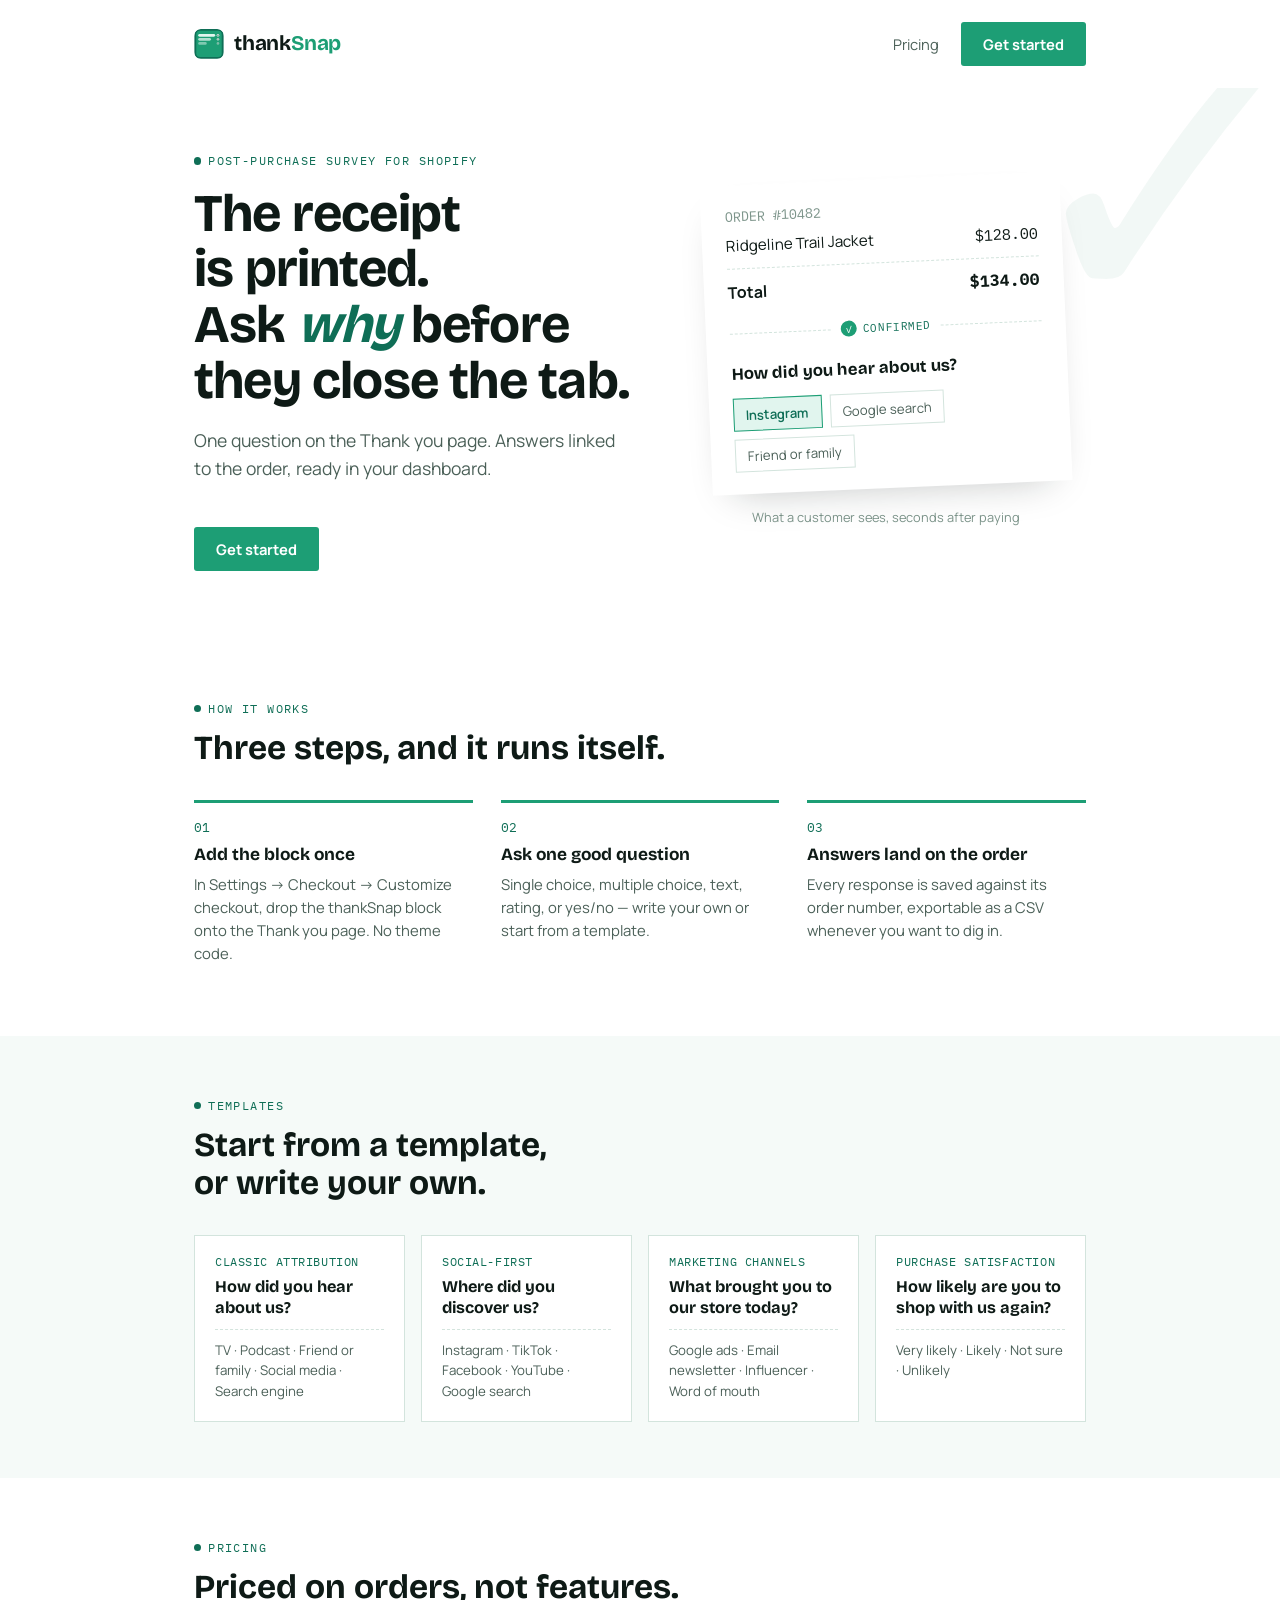
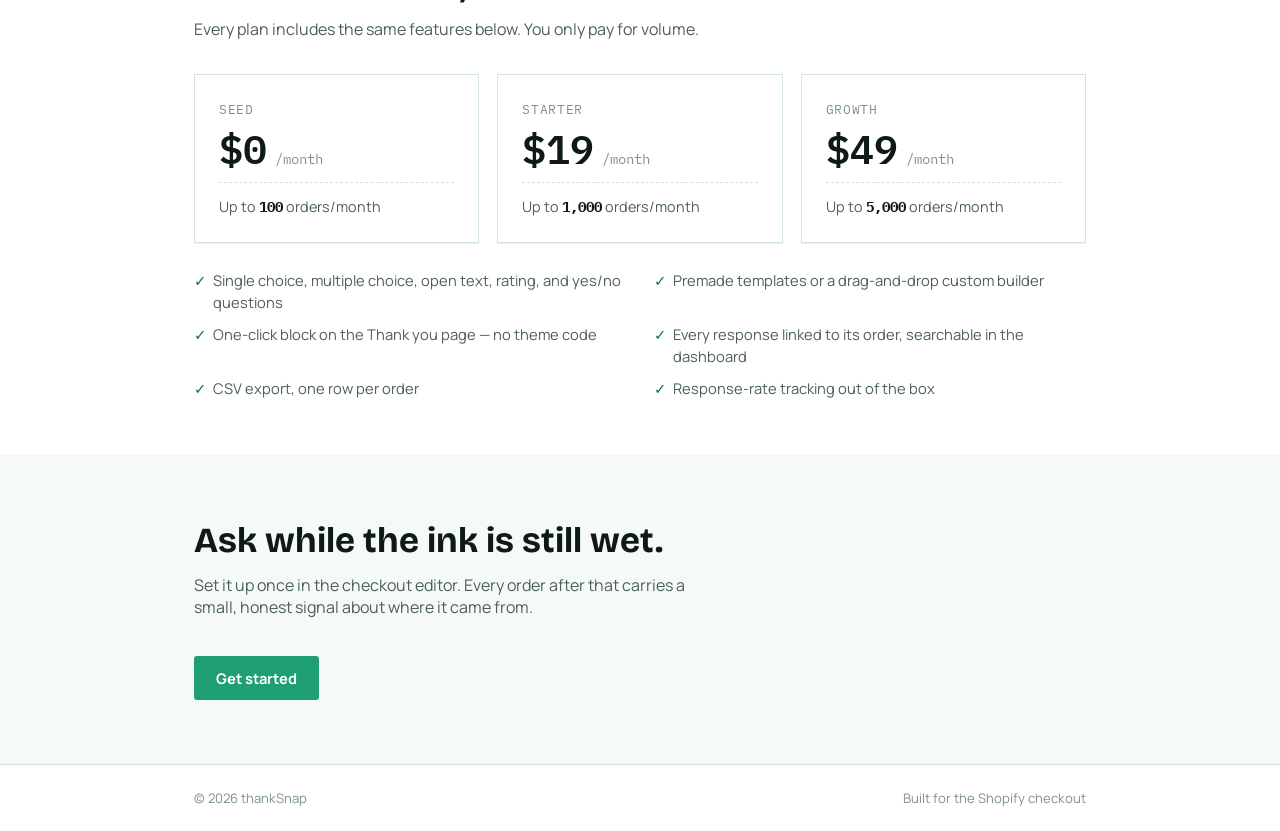
==== index.html @ cbcd2451 "marketing website" ====
<!doctype html>
<html lang="en">
<head>
<meta charset="UTF-8">
<meta name="viewport" content="width=device-width, initial-scale=1">
<title>thankSnap — Post-purchase survey for Shopify</title>
<meta name="description" content="Ask one question on the Shopify Thank you page. Answers linked to the order, ready in your dashboard.">
<link rel="preconnect" href="https://fonts.googleapis.com">
<link rel="preconnect" href="https://fonts.gstatic.com" crossorigin>
<link rel="stylesheet" href="https://fonts.googleapis.com/css2?family=Bricolage+Grotesque:ital,opsz,wght@0,12..96,200..800;1,12..96,200..800&family=Manrope:wght@400;500;600;700;800&family=IBM+Plex+Mono:wght@400;500;600&display=swap">
<style>
  :root {
    --paper: #FFFFFF;
    --paper-sunk: #F5FAF8;
    --ink: #0E1A16;
    --ink-soft: #4B6058;
    --ink-faint: #7C948A;
    --line: #D3E4DD;
    --accent: #1D9E75;
    --accent-deep: #0F6E56;
    --mint: #E1F5EE;

    --watermark: rgba(15,110,86,0.05);
    --shadow: 0 18px 40px -22px rgba(14,26,22,0.28);
    --shadow-sm: 0 1px 0 rgba(14,26,22,0.06);

    /* Fixed (never flips with theme) - the receipt is a photographed white
       paper artifact, not a themed UI surface, so its own ink/accent/line
       colors stay put regardless of the viewer's light/dark preference. */
    --receipt-ink: #0E1A16;
    --receipt-ink-soft: #4B6058;
    --receipt-ink-faint: #7C948A;
    --receipt-line: #D3E4DD;
    --receipt-accent: #1D9E75;
    --receipt-accent-deep: #0F6E56;
    --receipt-mint: #E1F5EE;
  }

  @media (prefers-color-scheme: dark) {
    :root:not([data-theme="light"]) {
      --paper: #0B1512;
      --paper-sunk: #101E19;
      --ink: #EAF6F1;
      --ink-soft: #A9C4BA;
      --ink-faint: #6E8A80;
      --line: #23362E;
      --accent: #34C795;
      --accent-deep: #8FE9C4;
      --mint: #123B30;

      --watermark: rgba(52,199,149,0.07);
      --shadow: 0 18px 40px -18px rgba(0,0,0,0.6);
      --shadow-sm: 0 1px 0 rgba(0,0,0,0.5);
    }
  }
  :root[data-theme="dark"] {
    --paper: #0B1512;
    --paper-sunk: #101E19;
    --ink: #EAF6F1;
    --ink-soft: #A9C4BA;
    --ink-faint: #6E8A80;
    --line: #23362E;
    --accent: #34C795;
    --accent-deep: #8FE9C4;
    --mint: #123B30;

    --watermark: rgba(52,199,149,0.07);
    --shadow: 0 18px 40px -18px rgba(0,0,0,0.6);
    --shadow-sm: 0 1px 0 rgba(0,0,0,0.5);
  }

  * { box-sizing: border-box; }
  body {
    background: var(--paper);
    color: var(--ink);
    font-family: "Manrope", system-ui, sans-serif;
    margin: 0;
  }
  a { color: inherit; }
  a:focus-visible, button:focus-visible { outline: 2px solid var(--accent); outline-offset: 3px; }
  h1, h2, h3 { font-family: "Bricolage Grotesque", system-ui, sans-serif; text-wrap: balance; margin: 0; font-weight: 700; }
  .label {
    font-family: "IBM Plex Mono", monospace;
    font-size: 0.74rem;
    letter-spacing: 0.12em;
    text-transform: uppercase;
    color: var(--accent-deep);
    display: inline-flex;
    align-items: center;
    gap: 0.6em;
  }
  .label::before { content: ""; width: 0.6em; height: 0.6em; border-radius: 50%; background: currentColor; }
  .num { font-family: "IBM Plex Mono", monospace; font-variant-numeric: tabular-nums; }

  .wrap { max-width: 1020px; margin: 0 auto; padding-inline: max(16px, 5vw); }
  section { padding-block: 56px; }
  section.sunk { background: var(--paper-sunk); }
  .section-head { max-width: 58ch; }
  .section-head h2 { margin-top: 12px; font-size: clamp(1.6rem, 2.8vw, 2.1rem); line-height: 1.15; }
  .section-head p { margin-top: 10px; color: var(--ink-soft); line-height: 1.55; }

  /* ---------- Nav ---------- */
  .nav { padding-block: 22px; }
  .nav .wrap { display: flex; align-items: center; justify-content: space-between; gap: 16px; flex-wrap: wrap; }
  .brand-lockup { display: inline-flex; align-items: center; gap: 10px; text-decoration: none; color: var(--ink); }
  .logo-mark { width: 30px; height: 30px; border-radius: 7px; display: block; }
  .brand { font-family: "Bricolage Grotesque", system-ui, sans-serif; font-weight: 700; font-size: 1.3rem; letter-spacing: -0.01em; }
  .brand .accent { color: var(--accent); }
  .btn {
    font-family: "Manrope", sans-serif;
    font-weight: 700;
    font-size: 0.92rem;
    border: none;
    cursor: pointer;
    text-decoration: none;
    display: inline-flex;
    align-items: center;
    padding: 0.8em 1.5em;
    border-radius: 3px;
  }
  .btn-primary { background: var(--accent); color: #FFFFFF; }
  .btn-primary:hover { background: var(--accent-deep); }
  .btn-ghost { background: transparent; color: var(--ink-soft); font-size: 0.92rem; text-decoration: none; padding: 0.8em 0; }
  .btn-ghost:hover { color: var(--accent-deep); }

  /* ---------- Hero ---------- */
  .hero { padding-block: 60px 68px; position: relative; overflow: hidden; }
  .hero .wrap { display: grid; grid-template-columns: 1.05fr 0.95fr; gap: 52px; align-items: center; position: relative; z-index: 1; }
  .hero h1 {
    margin-top: 16px;
    font-size: clamp(2.2rem, 4.6vw, 3.3rem);
    line-height: 1.06;
    letter-spacing: -0.015em;
  }
  .hero h1 em { font-style: italic; color: var(--accent-deep); }
  .hero p.lede { margin-top: 18px; font-size: 1.1rem; line-height: 1.55; color: var(--ink-soft); max-width: 40ch; }
  .hero .btn-primary { margin-top: 28px; }

  .mark {
    position: absolute;
    right: -50px;
    top: -90px;
    font-family: "Bricolage Grotesque", system-ui, sans-serif;
    font-weight: 700;
    font-size: 24rem;
    line-height: 1;
    color: var(--watermark);
    user-select: none;
    z-index: 0;
  }

  /* ---- receipt card (fixed light palette, see --receipt-* tokens) ---- */
  .receipt {
    background: #FFFFFF;
    color: var(--receipt-ink);
    box-shadow: var(--shadow);
    max-width: 360px;
    margin-inline: auto;
    transform: rotate(-2.5deg);
    position: relative;
  }
  .receipt-top, .receipt-bottom { padding: 22px 24px; }
  .receipt-top .order-no { font-family: "IBM Plex Mono", monospace; font-size: 0.85rem; color: var(--receipt-ink-faint); }
  .receipt-top .order-line { display: flex; justify-content: space-between; margin-top: 10px; font-size: 0.95rem; }
  .receipt-total {
    margin-top: 12px; padding-top: 12px; border-top: 1px dashed var(--receipt-line);
    display: flex; justify-content: space-between; font-weight: 700;
  }
  .receipt-divider { display: flex; align-items: center; gap: 10px; padding: 0 24px; }
  .receipt-divider .rule { flex: 1; border-top: 1px dashed var(--receipt-line); }
  .confirmed {
    display: inline-flex; align-items: center; gap: 6px;
    font-family: "IBM Plex Mono", monospace; font-size: 0.7rem; letter-spacing: 0.05em; text-transform: uppercase;
    color: var(--receipt-accent-deep);
  }
  .confirmed .dot-mark {
    width: 16px; height: 16px; border-radius: 50%; background: var(--receipt-accent); color: #fff;
    display: inline-flex; align-items: center; justify-content: center; font-size: 0.62rem;
  }
  .receipt-bottom .ask { font-family: "Bricolage Grotesque", system-ui, sans-serif; font-weight: 700; font-size: 1.05rem; }
  .chip-row { margin-top: 14px; display: flex; flex-wrap: wrap; gap: 8px; }
  .chip { font-size: 0.82rem; padding: 0.5em 0.9em; border: 1px solid var(--receipt-line); color: var(--receipt-ink-soft); }
  .chip.picked { border-color: var(--receipt-accent); background: var(--receipt-mint); color: var(--receipt-accent-deep); font-weight: 600; }
  .receipt-caption { text-align: center; font-size: 0.8rem; color: var(--ink-faint); margin-top: 20px; }

  /* ---------- How it works ---------- */
  .steps { margin-top: 32px; display: grid; grid-template-columns: repeat(3, 1fr); gap: 28px; }
  .step { border-top: 3px solid var(--accent); padding-top: 16px; }
  .step .step-no { font-family: "IBM Plex Mono", monospace; font-size: 0.82rem; color: var(--accent-deep); }
  .step h3 { font-size: 1.08rem; margin-top: 8px; }
  .step p { margin-top: 8px; font-size: 0.93rem; color: var(--ink-soft); line-height: 1.55; }

  /* ---------- Templates ---------- */
  .stub-row { margin-top: 32px; display: grid; grid-template-columns: repeat(4, 1fr); gap: 16px; }
  .stub { background: var(--paper); border: 1px solid var(--line); padding: 18px 20px 20px; }
  .stub .stub-name {
    font-family: "IBM Plex Mono", monospace; font-size: 0.72rem; letter-spacing: 0.05em;
    text-transform: uppercase; color: var(--accent-deep);
  }
  .stub .stub-q { margin-top: 8px; font-family: "Bricolage Grotesque", system-ui, sans-serif; font-weight: 700; font-size: 1.02rem; line-height: 1.28; }
  .stub .stub-opts {
    margin-top: 10px; padding-top: 10px; border-top: 1px dashed var(--line);
    font-size: 0.83rem; color: var(--ink-soft); line-height: 1.55;
  }

  /* ---------- Pricing ---------- */
  .price-row { margin-top: 32px; display: grid; grid-template-columns: repeat(auto-fit, minmax(220px, 1fr)); gap: 18px; }
  .price-card { background: var(--paper); border: 1px solid var(--line); box-shadow: var(--shadow-sm); padding: 26px 24px; }
  .price-card .tier-name { font-family: "IBM Plex Mono", monospace; font-size: 0.8rem; letter-spacing: 0.05em; text-transform: uppercase; color: var(--ink-faint); }
  .price-card .tier-price { margin-top: 10px; font-family: "IBM Plex Mono", monospace; font-variant-numeric: tabular-nums; font-size: 2.5rem; font-weight: 600; line-height: 1; }
  .price-card .tier-price .per { font-size: 0.9rem; font-weight: 400; color: var(--ink-faint); }
  .price-card .tier-cap { margin-top: 14px; padding-top: 14px; border-top: 1px dashed var(--line); font-size: 0.9rem; color: var(--ink-soft); }
  .price-card .tier-cap b { color: var(--ink); font-family: "IBM Plex Mono", monospace; }

  .feature-list { margin: 26px 0 0; padding: 0; display: grid; grid-template-columns: repeat(2, 1fr); gap: 10px 28px; }
  .feature-list li {
    list-style: none; font-size: 0.92rem; color: var(--ink-soft);
    padding-left: 1.3em; position: relative; line-height: 1.5;
  }
  .feature-list li::before { content: "\2713"; position: absolute; left: 0; color: var(--accent-deep); font-weight: 700; }

  /* ---------- Closing ---------- */
  .closer { text-align: left; padding-block: 64px; }
  .closer h2 { font-size: clamp(1.7rem, 3.2vw, 2.2rem); }
  .closer p { margin-top: 12px; color: var(--ink-soft); max-width: 50ch; }
  .closer .btn-primary { margin-top: 22px; }

  footer { border-top: 1px solid var(--line); padding-block: 24px; }
  footer .wrap { display: flex; justify-content: space-between; flex-wrap: wrap; gap: 10px; font-size: 0.82rem; color: var(--ink-faint); }

  @media (max-width: 900px) {
    .stub-row { grid-template-columns: repeat(2, 1fr); }
  }
  @media (max-width: 760px) {
    .hero .wrap { grid-template-columns: 1fr; }
    .steps { grid-template-columns: 1fr; }
    .stub-row { grid-template-columns: 1fr; }
    .feature-list { grid-template-columns: 1fr; }
    .mark { display: none; }
  }
</style>
</head>
<body>

<nav class="nav">
  <div class="wrap">
    <a class="brand-lockup" href="#">
      <svg class="logo-mark" viewBox="0 0 1573 1608" role="img" aria-label="thankSnap">
        <rect x="104" y="100" width="1365" height="1400" rx="200" stroke="#0F6E56" stroke-width="200" stroke-linejoin="round"/>
        <rect x="104" y="100" width="1365" height="1400" rx="200" fill="#1D9E75"/>
        <rect x="208.65" y="263.33" width="910" height="145.83" rx="72.92" fill="#E1F5EE"/>
        <rect opacity="0.5" x="208.65" y="702" width="455" height="145.83" rx="72.92" fill="#E1F5EE"/>
        <rect opacity="0.75" x="208.65" y="482.67" width="682.5" height="145.83" rx="72.92" fill="#E1F5EE"/>
        <ellipse cx="1267.09" cy="336.25" rx="71.09" ry="72.92" fill="#D9D9D9"/>
        <ellipse opacity="0.5" cx="1267.09" cy="774.92" rx="71.09" ry="72.92" fill="#D9D9D9"/>
        <ellipse opacity="0.75" cx="1267.09" cy="555.58" rx="71.09" ry="72.92" fill="#D9D9D9"/>
        <ellipse cx="1267.66" cy="335.67" rx="28.44" ry="29.17" fill="#0F6E56"/>
      </svg>
      <span class="brand">thank<span class="accent">Snap</span></span>
    </a>
    <div style="display:flex; align-items:center; gap:22px;">
      <a class="btn-ghost" href="#pricing">Pricing</a>
      <a class="btn btn-primary" href="https://app.thanksnap.com">Get started</a>
    </div>
  </div>
</nav>

<header class="hero">
  <span class="mark" aria-hidden="true">&#10003;</span>
  <div class="wrap">
    <div>
      <span class="label">Post-purchase survey for Shopify</span>
      <h1>The receipt is printed.<br>Ask <em>why</em> before they close the tab.</h1>
      <p class="lede">One question on the Thank you page. Answers linked to the order, ready in your dashboard.</p>
      <a class="btn btn-primary" href="https://app.thanksnap.com">Get started</a>
    </div>

    <div>
      <div class="receipt" aria-hidden="true">
        <div class="receipt-top">
          <div class="order-no">ORDER #10482</div>
          <div class="order-line"><span>Ridgeline Trail Jacket</span><span class="num">$128.00</span></div>
          <div class="receipt-total"><span>Total</span><span class="num">$134.00</span></div>
        </div>
        <div class="receipt-divider">
          <span class="rule"></span>
          <span class="confirmed"><span class="dot-mark">&#10003;</span> Confirmed</span>
          <span class="rule"></span>
        </div>
        <div class="receipt-bottom">
          <div class="ask">How did you hear about us?</div>
          <div class="chip-row">
            <span class="chip picked">Instagram</span>
            <span class="chip">Google search</span>
            <span class="chip">Friend or family</span>
          </div>
        </div>
      </div>
      <p class="receipt-caption">What a customer sees, seconds after paying</p>
    </div>
  </div>
</header>

<section id="how-it-works">
  <div class="wrap">
    <div class="section-head">
      <span class="label">How it works</span>
      <h2>Three steps, and it runs itself.</h2>
    </div>
    <div class="steps">
      <div class="step">
        <div class="step-no">01</div>
        <h3>Add the block once</h3>
        <p>In Settings &rarr; Checkout &rarr; Customize checkout, drop the thankSnap block onto the Thank you page. No theme code.</p>
      </div>
      <div class="step">
        <div class="step-no">02</div>
        <h3>Ask one good question</h3>
        <p>Single choice, multiple choice, text, rating, or yes/no &mdash; write your own or start from a template.</p>
      </div>
      <div class="step">
        <div class="step-no">03</div>
        <h3>Answers land on the order</h3>
        <p>Every response is saved against its order number, exportable as a CSV whenever you want to dig in.</p>
      </div>
    </div>
  </div>
</section>

<section class="sunk" id="templates">
  <div class="wrap">
    <div class="section-head">
      <span class="label">Templates</span>
      <h2>Start from a template, or write your own.</h2>
    </div>
    <div class="stub-row">
      <div class="stub">
        <div class="stub-name">Classic attribution</div>
        <div class="stub-q">How did you hear about us?</div>
        <div class="stub-opts">TV &middot; Podcast &middot; Friend or family &middot; Social media &middot; Search engine</div>
      </div>
      <div class="stub">
        <div class="stub-name">Social-first</div>
        <div class="stub-q">Where did you discover us?</div>
        <div class="stub-opts">Instagram &middot; TikTok &middot; Facebook &middot; YouTube &middot; Google search</div>
      </div>
      <div class="stub">
        <div class="stub-name">Marketing channels</div>
        <div class="stub-q">What brought you to our store today?</div>
        <div class="stub-opts">Google ads &middot; Email newsletter &middot; Influencer &middot; Word of mouth</div>
      </div>
      <div class="stub">
        <div class="stub-name">Purchase satisfaction</div>
        <div class="stub-q">How likely are you to shop with us again?</div>
        <div class="stub-opts">Very likely &middot; Likely &middot; Not sure &middot; Unlikely</div>
      </div>
    </div>
  </div>
</section>

<section id="pricing">
  <div class="wrap">
    <div class="section-head">
      <span class="label">Pricing</span>
      <h2>Priced on orders, not features.</h2>
      <p>Every plan includes the same features below. You only pay for volume.</p>
    </div>
    <div class="price-row">
      <div class="price-card">
        <div class="tier-name">Seed</div>
        <div class="tier-price num">$0<span class="per"> /month</span></div>
        <div class="tier-cap">Up to <b>100</b> orders/month</div>
      </div>
      <div class="price-card">
        <div class="tier-name">Starter</div>
        <div class="tier-price num">$19<span class="per"> /month</span></div>
        <div class="tier-cap">Up to <b>1,000</b> orders/month</div>
      </div>
      <div class="price-card">
        <div class="tier-name">Growth</div>
        <div class="tier-price num">$49<span class="per"> /month</span></div>
        <div class="tier-cap">Up to <b>5,000</b> orders/month</div>
      </div>
    </div>
    <ul class="feature-list">
      <li>Single choice, multiple choice, open text, rating, and yes/no questions</li>
      <li>Premade templates or a drag-and-drop custom builder</li>
      <li>One-click block on the Thank you page &mdash; no theme code</li>
      <li>Every response linked to its order, searchable in the dashboard</li>
      <li>CSV export, one row per order</li>
      <li>Response-rate tracking out of the box</li>
    </ul>
  </div>
</section>

<section class="closer sunk">
  <div class="wrap">
    <h2>Ask while the ink is still wet.</h2>
    <p>Set it up once in the checkout editor. Every order after that carries a small, honest signal about where it came from.</p>
    <a class="btn btn-primary" href="https://app.thanksnap.com">Get started</a>
  </div>
</section>

<footer>
  <div class="wrap">
    <span>&copy; 2026 thankSnap</span>
    <span>Built for the Shopify checkout</span>
  </div>
</footer>

</body>
</html>
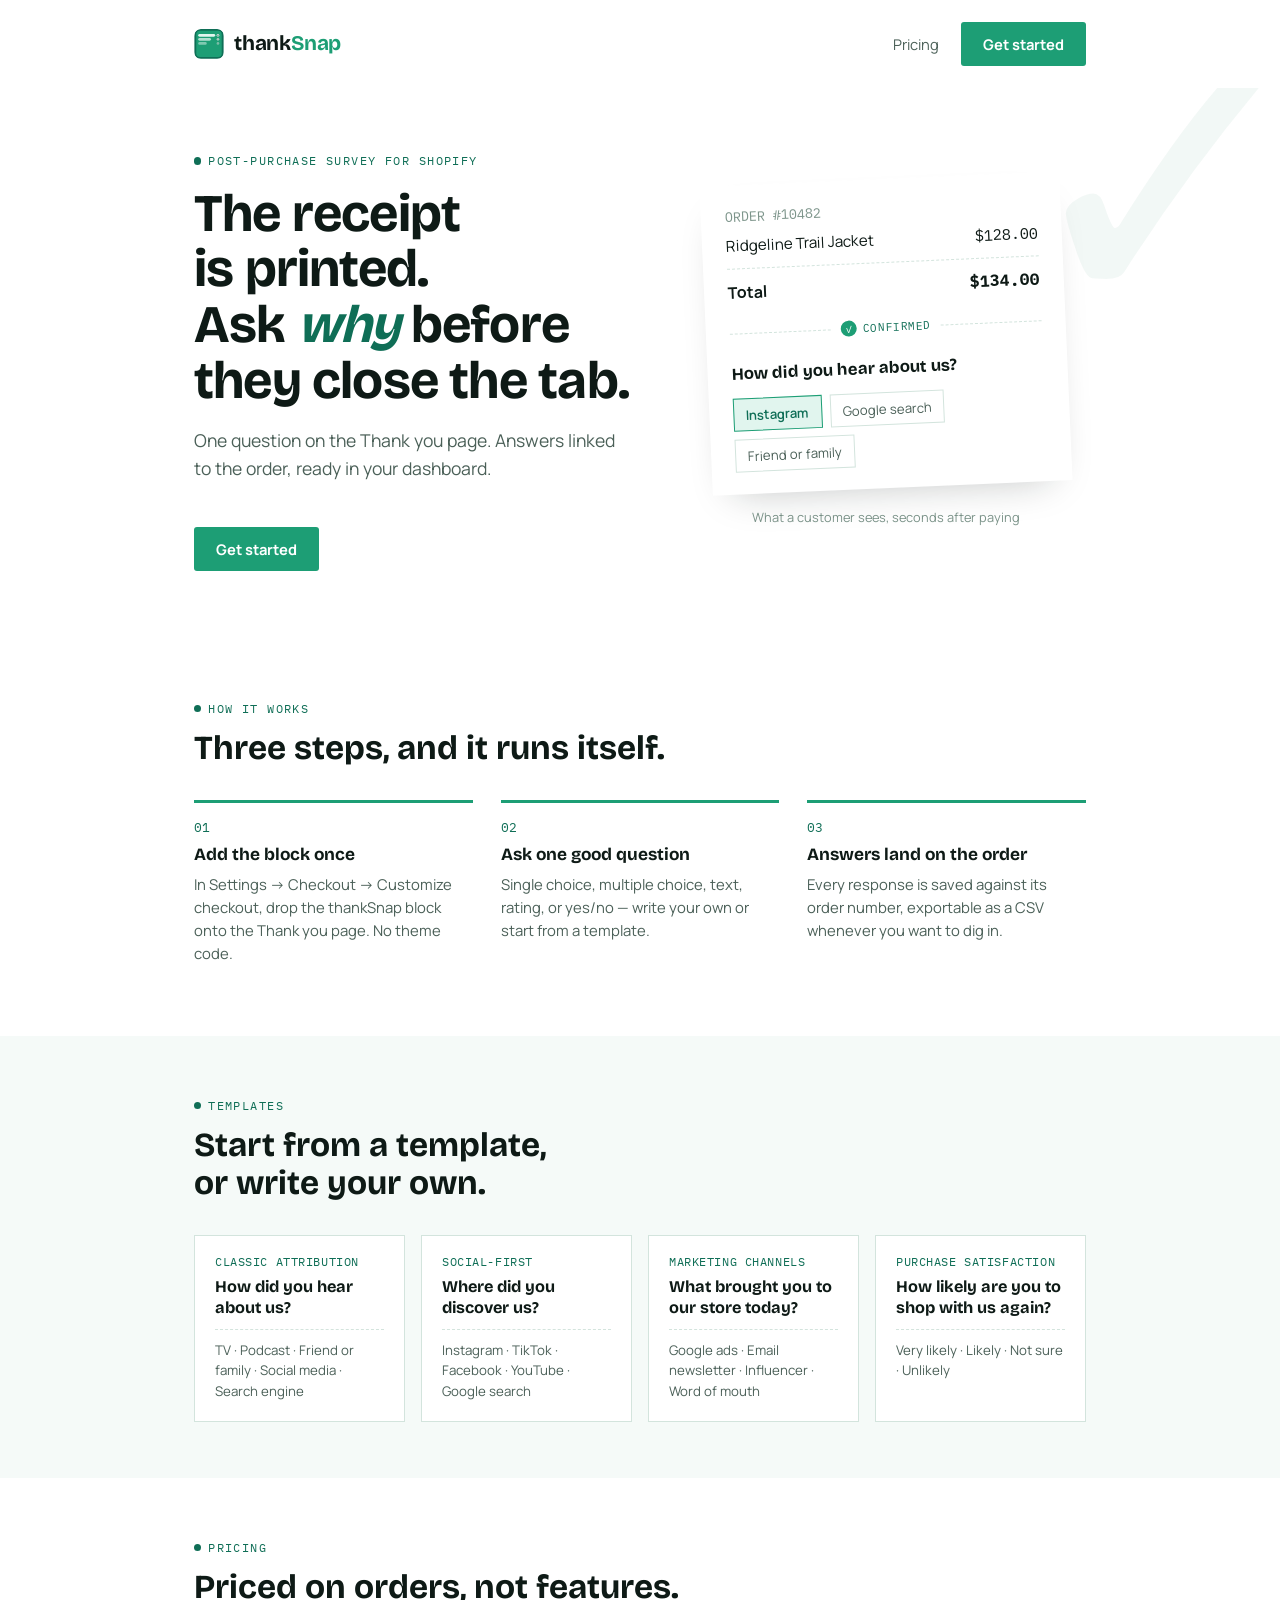
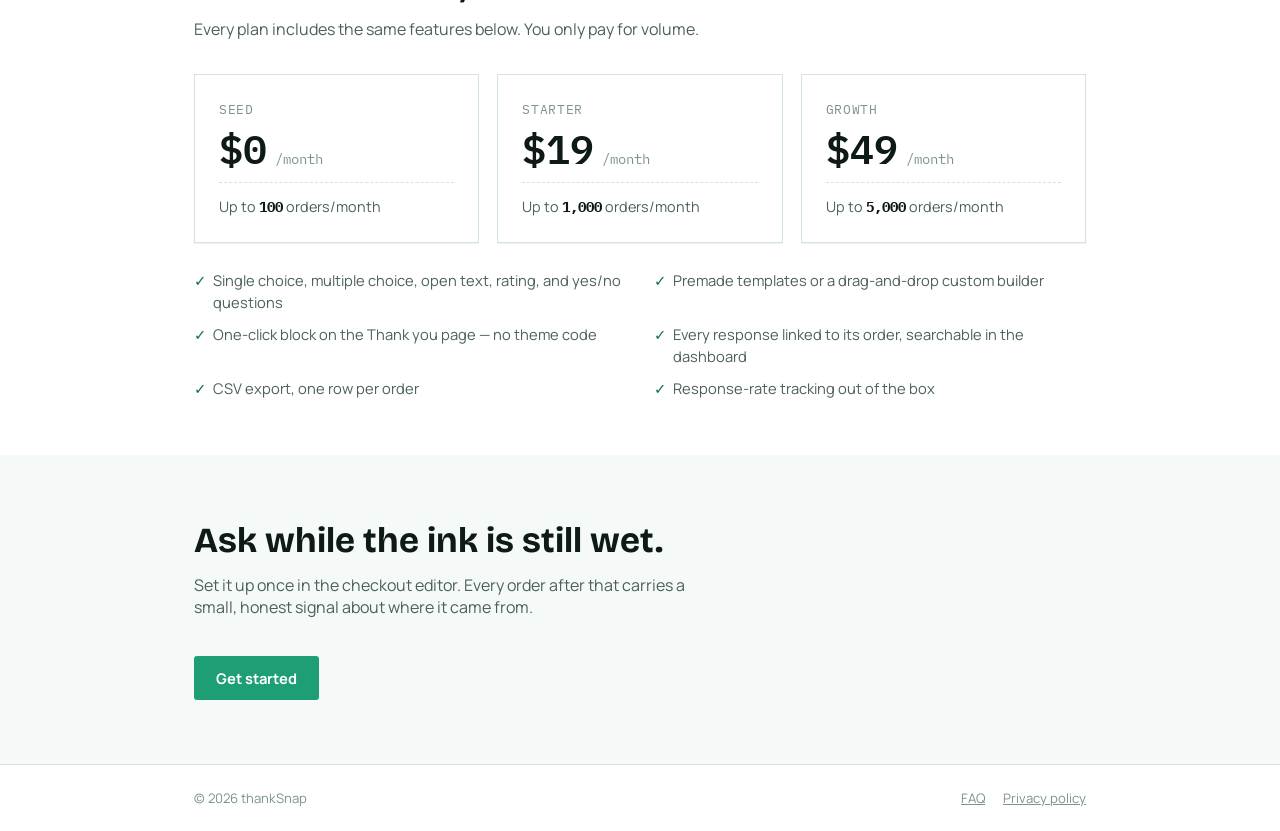
==== commit 994a1038: "Add privacy policy and FAQ pages, extract shared stylesheet - privacy.html and faq.html, grounded in" ====
--- a/index.html
+++ b/index.html
@@ -1,3 +1,15 @@
+<!--
+  thankSnap marketing site — https://thanksnap.com
+
+  Three pages, one shared stylesheet (styles.css) and nav/footer shell:
+    index.html   - this page, the pitch
+    privacy.html - privacy policy
+    faq.html     - frequently asked questions
+
+  No JavaScript anywhere on the site (see vercel.json's `script-src
+  'none'`) - nothing here needs it, including the FAQ accordion, which
+  uses native <details>/<summary> rather than a script.
+-->
 <!doctype html>
 <html lang="en">
 <head>
@@ -5,240 +17,13 @@
 <meta name="viewport" content="width=device-width, initial-scale=1">
 <title>thankSnap — Post-purchase survey for Shopify</title>
 <meta name="description" content="Ask one question on the Shopify Thank you page. Answers linked to the order, ready in your dashboard.">
+<link rel="icon" href="/favicon.svg" type="image/svg+xml">
 <link rel="preconnect" href="https://fonts.googleapis.com">
 <link rel="preconnect" href="https://fonts.gstatic.com" crossorigin>
+<!-- Bricolage Grotesque: headlines. Manrope: body/UI text. IBM Plex Mono:
+     order numbers, prices, percentages - anywhere digits should line up. -->
 <link rel="stylesheet" href="https://fonts.googleapis.com/css2?family=Bricolage+Grotesque:ital,opsz,wght@0,12..96,200..800;1,12..96,200..800&family=Manrope:wght@400;500;600;700;800&family=IBM+Plex+Mono:wght@400;500;600&display=swap">
-<style>
-  :root {
-    --paper: #FFFFFF;
-    --paper-sunk: #F5FAF8;
-    --ink: #0E1A16;
-    --ink-soft: #4B6058;
-    --ink-faint: #7C948A;
-    --line: #D3E4DD;
-    --accent: #1D9E75;
-    --accent-deep: #0F6E56;
-    --mint: #E1F5EE;
-
-    --watermark: rgba(15,110,86,0.05);
-    --shadow: 0 18px 40px -22px rgba(14,26,22,0.28);
-    --shadow-sm: 0 1px 0 rgba(14,26,22,0.06);
-
-    /* Fixed (never flips with theme) - the receipt is a photographed white
-       paper artifact, not a themed UI surface, so its own ink/accent/line
-       colors stay put regardless of the viewer's light/dark preference. */
-    --receipt-ink: #0E1A16;
-    --receipt-ink-soft: #4B6058;
-    --receipt-ink-faint: #7C948A;
-    --receipt-line: #D3E4DD;
-    --receipt-accent: #1D9E75;
-    --receipt-accent-deep: #0F6E56;
-    --receipt-mint: #E1F5EE;
-  }
-
-  @media (prefers-color-scheme: dark) {
-    :root:not([data-theme="light"]) {
-      --paper: #0B1512;
-      --paper-sunk: #101E19;
-      --ink: #EAF6F1;
-      --ink-soft: #A9C4BA;
-      --ink-faint: #6E8A80;
-      --line: #23362E;
-      --accent: #34C795;
-      --accent-deep: #8FE9C4;
-      --mint: #123B30;
-
-      --watermark: rgba(52,199,149,0.07);
-      --shadow: 0 18px 40px -18px rgba(0,0,0,0.6);
-      --shadow-sm: 0 1px 0 rgba(0,0,0,0.5);
-    }
-  }
-  :root[data-theme="dark"] {
-    --paper: #0B1512;
-    --paper-sunk: #101E19;
-    --ink: #EAF6F1;
-    --ink-soft: #A9C4BA;
-    --ink-faint: #6E8A80;
-    --line: #23362E;
-    --accent: #34C795;
-    --accent-deep: #8FE9C4;
-    --mint: #123B30;
-
-    --watermark: rgba(52,199,149,0.07);
-    --shadow: 0 18px 40px -18px rgba(0,0,0,0.6);
-    --shadow-sm: 0 1px 0 rgba(0,0,0,0.5);
-  }
-
-  * { box-sizing: border-box; }
-  body {
-    background: var(--paper);
-    color: var(--ink);
-    font-family: "Manrope", system-ui, sans-serif;
-    margin: 0;
-  }
-  a { color: inherit; }
-  a:focus-visible, button:focus-visible { outline: 2px solid var(--accent); outline-offset: 3px; }
-  h1, h2, h3 { font-family: "Bricolage Grotesque", system-ui, sans-serif; text-wrap: balance; margin: 0; font-weight: 700; }
-  .label {
-    font-family: "IBM Plex Mono", monospace;
-    font-size: 0.74rem;
-    letter-spacing: 0.12em;
-    text-transform: uppercase;
-    color: var(--accent-deep);
-    display: inline-flex;
-    align-items: center;
-    gap: 0.6em;
-  }
-  .label::before { content: ""; width: 0.6em; height: 0.6em; border-radius: 50%; background: currentColor; }
-  .num { font-family: "IBM Plex Mono", monospace; font-variant-numeric: tabular-nums; }
-
-  .wrap { max-width: 1020px; margin: 0 auto; padding-inline: max(16px, 5vw); }
-  section { padding-block: 56px; }
-  section.sunk { background: var(--paper-sunk); }
-  .section-head { max-width: 58ch; }
-  .section-head h2 { margin-top: 12px; font-size: clamp(1.6rem, 2.8vw, 2.1rem); line-height: 1.15; }
-  .section-head p { margin-top: 10px; color: var(--ink-soft); line-height: 1.55; }
-
-  /* ---------- Nav ---------- */
-  .nav { padding-block: 22px; }
-  .nav .wrap { display: flex; align-items: center; justify-content: space-between; gap: 16px; flex-wrap: wrap; }
-  .brand-lockup { display: inline-flex; align-items: center; gap: 10px; text-decoration: none; color: var(--ink); }
-  .logo-mark { width: 30px; height: 30px; border-radius: 7px; display: block; }
-  .brand { font-family: "Bricolage Grotesque", system-ui, sans-serif; font-weight: 700; font-size: 1.3rem; letter-spacing: -0.01em; }
-  .brand .accent { color: var(--accent); }
-  .btn {
-    font-family: "Manrope", sans-serif;
-    font-weight: 700;
-    font-size: 0.92rem;
-    border: none;
-    cursor: pointer;
-    text-decoration: none;
-    display: inline-flex;
-    align-items: center;
-    padding: 0.8em 1.5em;
-    border-radius: 3px;
-  }
-  .btn-primary { background: var(--accent); color: #FFFFFF; }
-  .btn-primary:hover { background: var(--accent-deep); }
-  .btn-ghost { background: transparent; color: var(--ink-soft); font-size: 0.92rem; text-decoration: none; padding: 0.8em 0; }
-  .btn-ghost:hover { color: var(--accent-deep); }
-
-  /* ---------- Hero ---------- */
-  .hero { padding-block: 60px 68px; position: relative; overflow: hidden; }
-  .hero .wrap { display: grid; grid-template-columns: 1.05fr 0.95fr; gap: 52px; align-items: center; position: relative; z-index: 1; }
-  .hero h1 {
-    margin-top: 16px;
-    font-size: clamp(2.2rem, 4.6vw, 3.3rem);
-    line-height: 1.06;
-    letter-spacing: -0.015em;
-  }
-  .hero h1 em { font-style: italic; color: var(--accent-deep); }
-  .hero p.lede { margin-top: 18px; font-size: 1.1rem; line-height: 1.55; color: var(--ink-soft); max-width: 40ch; }
-  .hero .btn-primary { margin-top: 28px; }
-
-  .mark {
-    position: absolute;
-    right: -50px;
-    top: -90px;
-    font-family: "Bricolage Grotesque", system-ui, sans-serif;
-    font-weight: 700;
-    font-size: 24rem;
-    line-height: 1;
-    color: var(--watermark);
-    user-select: none;
-    z-index: 0;
-  }
-
-  /* ---- receipt card (fixed light palette, see --receipt-* tokens) ---- */
-  .receipt {
-    background: #FFFFFF;
-    color: var(--receipt-ink);
-    box-shadow: var(--shadow);
-    max-width: 360px;
-    margin-inline: auto;
-    transform: rotate(-2.5deg);
-    position: relative;
-  }
-  .receipt-top, .receipt-bottom { padding: 22px 24px; }
-  .receipt-top .order-no { font-family: "IBM Plex Mono", monospace; font-size: 0.85rem; color: var(--receipt-ink-faint); }
-  .receipt-top .order-line { display: flex; justify-content: space-between; margin-top: 10px; font-size: 0.95rem; }
-  .receipt-total {
-    margin-top: 12px; padding-top: 12px; border-top: 1px dashed var(--receipt-line);
-    display: flex; justify-content: space-between; font-weight: 700;
-  }
-  .receipt-divider { display: flex; align-items: center; gap: 10px; padding: 0 24px; }
-  .receipt-divider .rule { flex: 1; border-top: 1px dashed var(--receipt-line); }
-  .confirmed {
-    display: inline-flex; align-items: center; gap: 6px;
-    font-family: "IBM Plex Mono", monospace; font-size: 0.7rem; letter-spacing: 0.05em; text-transform: uppercase;
-    color: var(--receipt-accent-deep);
-  }
-  .confirmed .dot-mark {
-    width: 16px; height: 16px; border-radius: 50%; background: var(--receipt-accent); color: #fff;
-    display: inline-flex; align-items: center; justify-content: center; font-size: 0.62rem;
-  }
-  .receipt-bottom .ask { font-family: "Bricolage Grotesque", system-ui, sans-serif; font-weight: 700; font-size: 1.05rem; }
-  .chip-row { margin-top: 14px; display: flex; flex-wrap: wrap; gap: 8px; }
-  .chip { font-size: 0.82rem; padding: 0.5em 0.9em; border: 1px solid var(--receipt-line); color: var(--receipt-ink-soft); }
-  .chip.picked { border-color: var(--receipt-accent); background: var(--receipt-mint); color: var(--receipt-accent-deep); font-weight: 600; }
-  .receipt-caption { text-align: center; font-size: 0.8rem; color: var(--ink-faint); margin-top: 20px; }
-
-  /* ---------- How it works ---------- */
-  .steps { margin-top: 32px; display: grid; grid-template-columns: repeat(3, 1fr); gap: 28px; }
-  .step { border-top: 3px solid var(--accent); padding-top: 16px; }
-  .step .step-no { font-family: "IBM Plex Mono", monospace; font-size: 0.82rem; color: var(--accent-deep); }
-  .step h3 { font-size: 1.08rem; margin-top: 8px; }
-  .step p { margin-top: 8px; font-size: 0.93rem; color: var(--ink-soft); line-height: 1.55; }
-
-  /* ---------- Templates ---------- */
-  .stub-row { margin-top: 32px; display: grid; grid-template-columns: repeat(4, 1fr); gap: 16px; }
-  .stub { background: var(--paper); border: 1px solid var(--line); padding: 18px 20px 20px; }
-  .stub .stub-name {
-    font-family: "IBM Plex Mono", monospace; font-size: 0.72rem; letter-spacing: 0.05em;
-    text-transform: uppercase; color: var(--accent-deep);
-  }
-  .stub .stub-q { margin-top: 8px; font-family: "Bricolage Grotesque", system-ui, sans-serif; font-weight: 700; font-size: 1.02rem; line-height: 1.28; }
-  .stub .stub-opts {
-    margin-top: 10px; padding-top: 10px; border-top: 1px dashed var(--line);
-    font-size: 0.83rem; color: var(--ink-soft); line-height: 1.55;
-  }
-
-  /* ---------- Pricing ---------- */
-  .price-row { margin-top: 32px; display: grid; grid-template-columns: repeat(auto-fit, minmax(220px, 1fr)); gap: 18px; }
-  .price-card { background: var(--paper); border: 1px solid var(--line); box-shadow: var(--shadow-sm); padding: 26px 24px; }
-  .price-card .tier-name { font-family: "IBM Plex Mono", monospace; font-size: 0.8rem; letter-spacing: 0.05em; text-transform: uppercase; color: var(--ink-faint); }
-  .price-card .tier-price { margin-top: 10px; font-family: "IBM Plex Mono", monospace; font-variant-numeric: tabular-nums; font-size: 2.5rem; font-weight: 600; line-height: 1; }
-  .price-card .tier-price .per { font-size: 0.9rem; font-weight: 400; color: var(--ink-faint); }
-  .price-card .tier-cap { margin-top: 14px; padding-top: 14px; border-top: 1px dashed var(--line); font-size: 0.9rem; color: var(--ink-soft); }
-  .price-card .tier-cap b { color: var(--ink); font-family: "IBM Plex Mono", monospace; }
-
-  .feature-list { margin: 26px 0 0; padding: 0; display: grid; grid-template-columns: repeat(2, 1fr); gap: 10px 28px; }
-  .feature-list li {
-    list-style: none; font-size: 0.92rem; color: var(--ink-soft);
-    padding-left: 1.3em; position: relative; line-height: 1.5;
-  }
-  .feature-list li::before { content: "\2713"; position: absolute; left: 0; color: var(--accent-deep); font-weight: 700; }
-
-  /* ---------- Closing ---------- */
-  .closer { text-align: left; padding-block: 64px; }
-  .closer h2 { font-size: clamp(1.7rem, 3.2vw, 2.2rem); }
-  .closer p { margin-top: 12px; color: var(--ink-soft); max-width: 50ch; }
-  .closer .btn-primary { margin-top: 22px; }
-
-  footer { border-top: 1px solid var(--line); padding-block: 24px; }
-  footer .wrap { display: flex; justify-content: space-between; flex-wrap: wrap; gap: 10px; font-size: 0.82rem; color: var(--ink-faint); }
-
-  @media (max-width: 900px) {
-    .stub-row { grid-template-columns: repeat(2, 1fr); }
-  }
-  @media (max-width: 760px) {
-    .hero .wrap { grid-template-columns: 1fr; }
-    .steps { grid-template-columns: 1fr; }
-    .stub-row { grid-template-columns: 1fr; }
-    .feature-list { grid-template-columns: 1fr; }
-    .mark { display: none; }
-  }
-</style>
+<link rel="stylesheet" href="/styles.css">
 </head>
 <body>
 
@@ -258,7 +43,7 @@
       </svg>
       <span class="brand">thank<span class="accent">Snap</span></span>
     </a>
-    <div style="display:flex; align-items:center; gap:22px;">
+    <div class="nav-actions">
       <a class="btn-ghost" href="#pricing">Pricing</a>
       <a class="btn btn-primary" href="https://app.thanksnap.com">Get started</a>
     </div>
@@ -404,7 +189,10 @@
 <footer>
   <div class="wrap">
     <span>&copy; 2026 thankSnap</span>
-    <span>Built for the Shopify checkout</span>
+    <div class="footer-links">
+      <a href="/faq">FAQ</a>
+      <a href="/privacy">Privacy policy</a>
+    </div>
   </div>
 </footer>
 
--- a/styles.css
+++ b/styles.css
@@ -0,0 +1,310 @@
+/*
+  thankSnap marketing site - shared stylesheet.
+  Used by index.html, privacy.html, and faq.html so the design tokens and
+  nav/footer/button rules exist in exactly one place. See index.html's own
+  header comment for the fuller rationale (why no JS, theming approach,
+  etc.) - this file only covers the CSS itself.
+*/
+
+/* ============================================================
+   DESIGN TOKENS
+   Light palette is the source of truth (bare :root). The two
+   blocks below only override what changes for dark mode - an
+   explicit dark-mode choice (:root[data-theme="dark"]) wins over
+   the OS default (@media prefers-color-scheme), and an explicit
+   light choice wins over a dark OS default in the other direction.
+   ============================================================ */
+:root {
+  --paper: #FFFFFF;        /* page background */
+  --paper-sunk: #F5FAF8;   /* recessed section background (templates, closer) */
+  --ink: #0E1A16;          /* primary text */
+  --ink-soft: #4B6058;     /* secondary text */
+  --ink-faint: #7C948A;    /* tertiary / label text */
+  --line: #D3E4DD;         /* hairline borders, dashed dividers */
+  --accent: #1D9E75;       /* brand green - buttons, links, highlights */
+  --accent-deep: #0F6E56;  /* darker brand green - hover states, emphasis text */
+
+  --watermark: rgba(15,110,86,0.05);       /* the giant faint checkmark behind the hero headline */
+  --shadow: 0 18px 40px -22px rgba(14,26,22,0.28);  /* the tilted receipt card */
+  --shadow-sm: 0 1px 0 rgba(14,26,22,0.06);         /* pricing cards */
+
+  /* Fixed (never flips with theme) - the receipt is a photographed white
+     paper artifact, not a themed UI surface, so its own ink/accent/line
+     colors stay put regardless of the viewer's light/dark preference. */
+  --receipt-ink: #0E1A16;
+  --receipt-ink-soft: #4B6058;
+  --receipt-ink-faint: #7C948A;
+  --receipt-line: #D3E4DD;
+  --receipt-accent: #1D9E75;
+  --receipt-accent-deep: #0F6E56;
+  --receipt-mint: #E1F5EE;
+}
+
+@media (prefers-color-scheme: dark) {
+  :root:not([data-theme="light"]) {
+    --paper: #0B1512;
+    --paper-sunk: #101E19;
+    --ink: #EAF6F1;
+    --ink-soft: #A9C4BA;
+    --ink-faint: #6E8A80;
+    --line: #23362E;
+    --accent: #34C795;
+    --accent-deep: #8FE9C4;
+
+    --watermark: rgba(52,199,149,0.07);
+    --shadow: 0 18px 40px -18px rgba(0,0,0,0.6);
+    --shadow-sm: 0 1px 0 rgba(0,0,0,0.5);
+  }
+}
+:root[data-theme="dark"] {
+  --paper: #0B1512;
+  --paper-sunk: #101E19;
+  --ink: #EAF6F1;
+  --ink-soft: #A9C4BA;
+  --ink-faint: #6E8A80;
+  --line: #23362E;
+  --accent: #34C795;
+  --accent-deep: #8FE9C4;
+
+  --watermark: rgba(52,199,149,0.07);
+  --shadow: 0 18px 40px -18px rgba(0,0,0,0.6);
+  --shadow-sm: 0 1px 0 rgba(0,0,0,0.5);
+}
+
+/* ============================================================
+   BASE
+   ============================================================ */
+* { box-sizing: border-box; }
+body {
+  background: var(--paper);
+  color: var(--ink);
+  font-family: "Manrope", system-ui, sans-serif;
+  margin: 0;
+}
+a { color: inherit; }
+a:focus-visible, button:focus-visible { outline: 2px solid var(--accent); outline-offset: 3px; }
+h1, h2, h3 { font-family: "Bricolage Grotesque", system-ui, sans-serif; text-wrap: balance; margin: 0; font-weight: 700; }
+/* Small uppercase mono label used above section headings (e.g. "PRICING") */
+.label {
+  font-family: "IBM Plex Mono", monospace;
+  font-size: 0.74rem;
+  letter-spacing: 0.12em;
+  text-transform: uppercase;
+  color: var(--accent-deep);
+  display: inline-flex;
+  align-items: center;
+  gap: 0.6em;
+}
+.label::before { content: ""; width: 0.6em; height: 0.6em; border-radius: 50%; background: currentColor; }
+/* Tabular figures for anything where digits need to line up (prices, counts) */
+.num { font-family: "IBM Plex Mono", monospace; font-variant-numeric: tabular-nums; }
+
+.wrap { max-width: 1020px; margin: 0 auto; padding-inline: max(16px, 5vw); }
+section { padding-block: 56px; }
+section.sunk { background: var(--paper-sunk); }
+.section-head { max-width: 58ch; }
+.section-head h2 { margin-top: 12px; font-size: clamp(1.6rem, 2.8vw, 2.1rem); line-height: 1.15; }
+.section-head p { margin-top: 10px; color: var(--ink-soft); line-height: 1.55; }
+
+/* ---------- Nav ---------- */
+.nav { padding-block: 22px; }
+.nav .wrap { display: flex; align-items: center; justify-content: space-between; gap: 16px; flex-wrap: wrap; }
+.brand-lockup { display: inline-flex; align-items: center; gap: 10px; text-decoration: none; color: var(--ink); }
+.logo-mark { width: 30px; height: 30px; border-radius: 7px; display: block; }
+.brand { font-family: "Bricolage Grotesque", system-ui, sans-serif; font-weight: 700; font-size: 1.3rem; letter-spacing: -0.01em; }
+.brand .accent { color: var(--accent); }
+.nav-actions { display: flex; align-items: center; gap: 22px; }
+.btn {
+  font-family: "Manrope", sans-serif;
+  font-weight: 700;
+  font-size: 0.92rem;
+  border: none;
+  cursor: pointer;
+  text-decoration: none;
+  display: inline-flex;
+  align-items: center;
+  padding: 0.8em 1.5em;
+  border-radius: 3px;
+}
+.btn-primary { background: var(--accent); color: #FFFFFF; }
+.btn-primary:hover { background: var(--accent-deep); }
+.btn-ghost { background: transparent; color: var(--ink-soft); font-size: 0.92rem; text-decoration: none; padding: 0.8em 0; }
+.btn-ghost:hover { color: var(--accent-deep); }
+
+/* ---------- Hero ---------- */
+.hero { padding-block: 60px 68px; position: relative; overflow: hidden; }
+.hero .wrap { display: grid; grid-template-columns: 1.05fr 0.95fr; gap: 52px; align-items: center; position: relative; z-index: 1; }
+.hero h1 {
+  margin-top: 16px;
+  font-size: clamp(2.2rem, 4.6vw, 3.3rem);
+  line-height: 1.06;
+  letter-spacing: -0.015em;
+}
+.hero h1 em { font-style: italic; color: var(--accent-deep); }
+.hero p.lede { margin-top: 18px; font-size: 1.1rem; line-height: 1.55; color: var(--ink-soft); max-width: 40ch; }
+.hero .btn-primary { margin-top: 28px; }
+
+/* Giant decorative checkmark behind the headline, clipped by the hero's
+   overflow:hidden. Purely atmospheric - hidden on phones where there's
+   no room for it to read as anything but clutter. */
+.mark {
+  position: absolute;
+  right: -50px;
+  top: -90px;
+  font-family: "Bricolage Grotesque", system-ui, sans-serif;
+  font-weight: 700;
+  font-size: 24rem;
+  line-height: 1;
+  color: var(--watermark);
+  user-select: none;
+  z-index: 0;
+}
+
+/* ---- Receipt/survey mock card (fixed light palette, see --receipt-*
+       tokens above) - a non-interactive illustration of what a buyer
+       sees on the real Thank you page, tilted slightly for a
+       "photographed object" feel rather than a flat screenshot. ---- */
+.receipt {
+  background: #FFFFFF;
+  color: var(--receipt-ink);
+  box-shadow: var(--shadow);
+  max-width: 360px;
+  margin-inline: auto;
+  transform: rotate(-2.5deg);
+  position: relative;
+}
+.receipt-top, .receipt-bottom { padding: 22px 24px; }
+.receipt-top .order-no { font-family: "IBM Plex Mono", monospace; font-size: 0.85rem; color: var(--receipt-ink-faint); }
+.receipt-top .order-line { display: flex; justify-content: space-between; margin-top: 10px; font-size: 0.95rem; }
+.receipt-total {
+  margin-top: 12px; padding-top: 12px; border-top: 1px dashed var(--receipt-line);
+  display: flex; justify-content: space-between; font-weight: 700;
+}
+.receipt-divider { display: flex; align-items: center; gap: 10px; padding: 0 24px; }
+.receipt-divider .rule { flex: 1; border-top: 1px dashed var(--receipt-line); }
+.confirmed {
+  display: inline-flex; align-items: center; gap: 6px;
+  font-family: "IBM Plex Mono", monospace; font-size: 0.7rem; letter-spacing: 0.05em; text-transform: uppercase;
+  color: var(--receipt-accent-deep);
+}
+.confirmed .dot-mark {
+  width: 16px; height: 16px; border-radius: 50%; background: var(--receipt-accent); color: #fff;
+  display: inline-flex; align-items: center; justify-content: center; font-size: 0.62rem;
+}
+.receipt-bottom .ask { font-family: "Bricolage Grotesque", system-ui, sans-serif; font-weight: 700; font-size: 1.05rem; }
+.chip-row { margin-top: 14px; display: flex; flex-wrap: wrap; gap: 8px; }
+.chip { font-size: 0.82rem; padding: 0.5em 0.9em; border: 1px solid var(--receipt-line); color: var(--receipt-ink-soft); }
+.chip.picked { border-color: var(--receipt-accent); background: var(--receipt-mint); color: var(--receipt-accent-deep); font-weight: 600; }
+.receipt-caption { text-align: center; font-size: 0.8rem; color: var(--ink-faint); margin-top: 20px; }
+
+/* ---------- How it works (3-step explanation) ---------- */
+.steps { margin-top: 32px; display: grid; grid-template-columns: repeat(3, 1fr); gap: 28px; }
+.step { border-top: 3px solid var(--accent); padding-top: 16px; }
+.step .step-no { font-family: "IBM Plex Mono", monospace; font-size: 0.82rem; color: var(--accent-deep); }
+.step h3 { font-size: 1.08rem; margin-top: 8px; }
+.step p { margin-top: 8px; font-size: 0.93rem; color: var(--ink-soft); line-height: 1.55; }
+
+/* ---------- Templates (the 4 built-in starting-point surveys) ---------- */
+.stub-row { margin-top: 32px; display: grid; grid-template-columns: repeat(4, 1fr); gap: 16px; }
+.stub { background: var(--paper); border: 1px solid var(--line); padding: 18px 20px 20px; }
+.stub .stub-name {
+  font-family: "IBM Plex Mono", monospace; font-size: 0.72rem; letter-spacing: 0.05em;
+  text-transform: uppercase; color: var(--accent-deep);
+}
+.stub .stub-q { margin-top: 8px; font-family: "Bricolage Grotesque", system-ui, sans-serif; font-weight: 700; font-size: 1.02rem; line-height: 1.28; }
+.stub .stub-opts {
+  margin-top: 10px; padding-top: 10px; border-top: 1px dashed var(--line);
+  font-size: 0.83rem; color: var(--ink-soft); line-height: 1.55;
+}
+
+/* ---------- Pricing ---------- */
+.price-row { margin-top: 32px; display: grid; grid-template-columns: repeat(auto-fit, minmax(220px, 1fr)); gap: 18px; }
+.price-card { background: var(--paper); border: 1px solid var(--line); box-shadow: var(--shadow-sm); padding: 26px 24px; }
+.price-card .tier-name { font-family: "IBM Plex Mono", monospace; font-size: 0.8rem; letter-spacing: 0.05em; text-transform: uppercase; color: var(--ink-faint); }
+.price-card .tier-price { margin-top: 10px; font-family: "IBM Plex Mono", monospace; font-variant-numeric: tabular-nums; font-size: 2.5rem; font-weight: 600; line-height: 1; }
+.price-card .tier-price .per { font-size: 0.9rem; font-weight: 400; color: var(--ink-faint); }
+.price-card .tier-cap { margin-top: 14px; padding-top: 14px; border-top: 1px dashed var(--line); font-size: 0.9rem; color: var(--ink-soft); }
+.price-card .tier-cap b { color: var(--ink); font-family: "IBM Plex Mono", monospace; }
+
+/* Feature checklist shared across every pricing tier */
+.feature-list { margin: 26px 0 0; padding: 0; display: grid; grid-template-columns: repeat(2, 1fr); gap: 10px 28px; }
+.feature-list li {
+  list-style: none; font-size: 0.92rem; color: var(--ink-soft);
+  padding-left: 1.3em; position: relative; line-height: 1.5;
+}
+.feature-list li::before { content: "\2713"; position: absolute; left: 0; color: var(--accent-deep); font-weight: 700; }
+
+/* ---------- Closing CTA ---------- */
+.closer { text-align: left; padding-block: 64px; }
+.closer h2 { font-size: clamp(1.7rem, 3.2vw, 2.2rem); }
+.closer p { margin-top: 12px; color: var(--ink-soft); max-width: 50ch; }
+.closer .btn-primary { margin-top: 22px; }
+
+footer { border-top: 1px solid var(--line); padding-block: 24px; }
+footer .wrap { display: flex; justify-content: space-between; flex-wrap: wrap; gap: 16px 10px; font-size: 0.82rem; color: var(--ink-faint); }
+footer .footer-links { display: flex; gap: 18px; }
+footer .footer-links a:hover { color: var(--ink-soft); }
+
+/* ============================================================
+   DOCUMENT PAGES (privacy, FAQ) - long-form reading content, as
+   opposed to the marketing sections above. Narrower measure, more
+   vertical rhythm between headings.
+   ============================================================ */
+.doc-hero { padding-block: 48px 8px; }
+.doc-hero h1 { font-size: clamp(1.9rem, 4vw, 2.6rem); }
+.doc-hero .label { margin-bottom: 14px; }
+.doc-meta { margin-top: 14px; color: var(--ink-faint); font-size: 0.88rem; }
+
+.doc { max-width: 720px; margin: 0 auto; padding-block: 24px 64px; }
+.doc h2 { font-size: 1.25rem; margin-top: 40px; }
+.doc h2:first-child { margin-top: 0; }
+.doc p { margin-top: 14px; line-height: 1.65; color: var(--ink-soft); }
+.doc ul, .doc ol { margin-top: 14px; padding-left: 1.3em; line-height: 1.65; color: var(--ink-soft); }
+.doc li + li { margin-top: 6px; }
+.doc strong { color: var(--ink); }
+.doc a { color: var(--accent-deep); text-decoration: underline; text-underline-offset: 2px; }
+
+/* FAQ items as native <details>/<summary> - no JS needed for expand/collapse */
+.faq-list { max-width: 720px; margin: 32px auto 0; display: flex; flex-direction: column; gap: 10px; }
+.faq-item { border: 1px solid var(--line); background: var(--paper); }
+.faq-item summary {
+  cursor: pointer;
+  list-style: none;
+  padding: 18px 20px;
+  display: flex;
+  align-items: center;
+  justify-content: space-between;
+  gap: 16px;
+  font-family: "Bricolage Grotesque", system-ui, sans-serif;
+  font-weight: 700;
+  font-size: 1rem;
+}
+.faq-item summary::-webkit-details-marker { display: none; }
+.faq-item summary::after {
+  content: "+";
+  font-family: "IBM Plex Mono", monospace;
+  font-weight: 400;
+  font-size: 1.1rem;
+  color: var(--accent-deep);
+  flex-shrink: 0;
+}
+.faq-item[open] summary::after { content: "\2212"; } /* minus sign */
+.faq-item p {
+  margin: 0;
+  padding: 0 20px 20px;
+  color: var(--ink-soft);
+  line-height: 1.6;
+  font-size: 0.94rem;
+}
+
+/* ---------- Responsive ---------- */
+@media (max-width: 900px) {
+  .stub-row { grid-template-columns: repeat(2, 1fr); } /* 4 templates -> 2x2 */
+}
+@media (max-width: 760px) {
+  .hero .wrap { grid-template-columns: 1fr; }   /* stack headline above the receipt card */
+  .steps { grid-template-columns: 1fr; }
+  .stub-row { grid-template-columns: 1fr; }
+  .feature-list { grid-template-columns: 1fr; }
+  .mark { display: none; }  /* no room for the watermark at phone width */
+}
